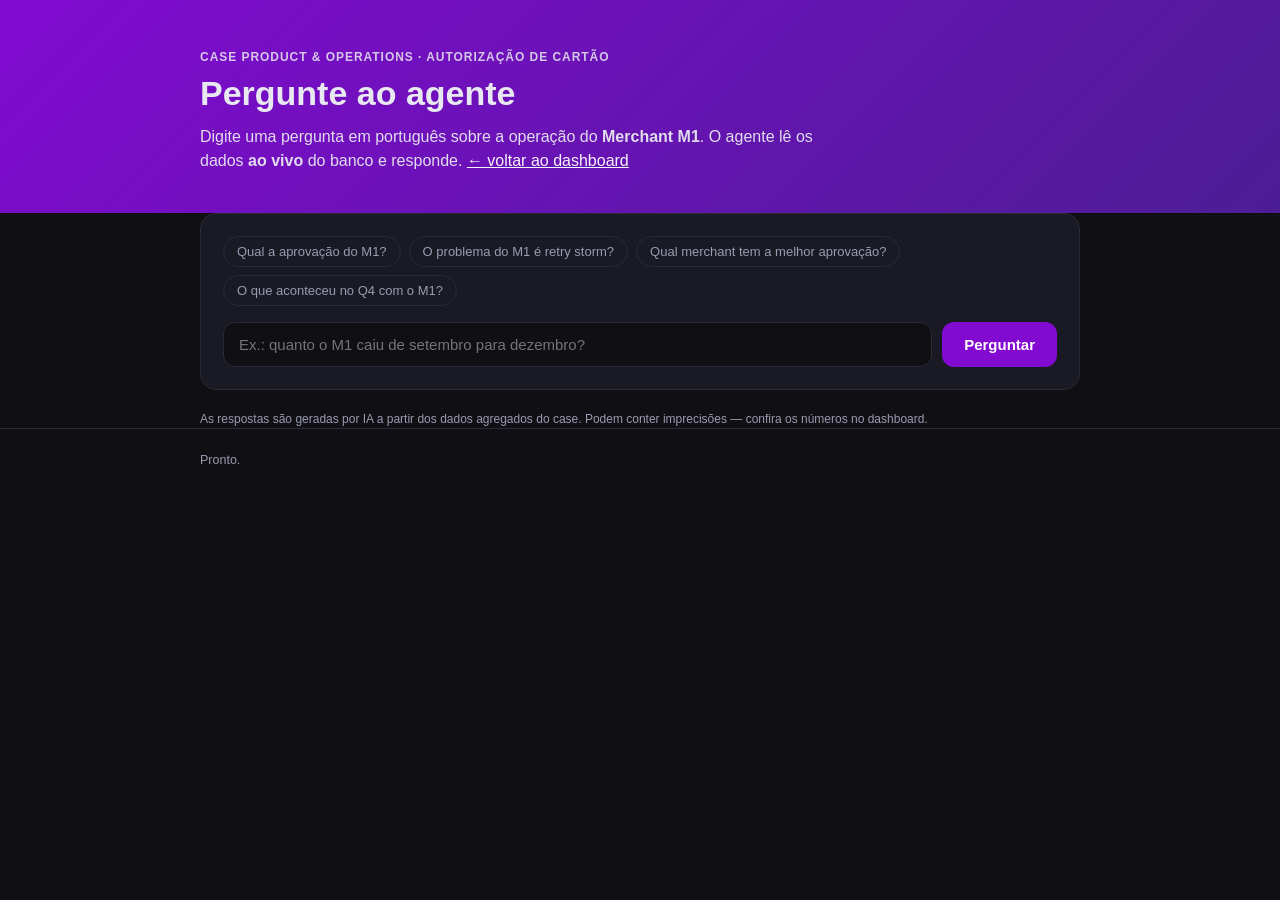
==== agente.html @ 97cbda26 "Projeto 3: agente que responde perguntas em portugues lendo o banco (Gemini + Vercel Function)" ====
<!doctype html>
<html lang="pt-BR">
<head>
  <meta charset="utf-8" />
  <meta name="viewport" content="width=device-width, initial-scale=1" />
  <title>Pergunte ao Agente — Case Nubank (M1)</title>
  <link rel="stylesheet" href="style.css" />
</head>
<body>
  <header>
    <div class="wrap">
      <p class="eyebrow">Case Product &amp; Operations · Autorização de Cartão</p>
      <h1>Pergunte ao agente</h1>
      <p class="sub">Digite uma pergunta em português sobre a operação do <strong>Merchant M1</strong>.
      O agente lê os dados <strong>ao vivo</strong> do banco e responde. <a href="/" class="link">← voltar ao dashboard</a></p>
    </div>
  </header>

  <main class="wrap">
    <section class="card">
      <div class="chips" id="chips">
        <button>Qual a aprovação do M1?</button>
        <button>O problema do M1 é retry storm?</button>
        <button>Qual merchant tem a melhor aprovação?</button>
        <button>O que aconteceu no Q4 com o M1?</button>
      </div>
      <form id="form" class="ask">
        <input id="q" type="text" maxlength="500" autocomplete="off"
          placeholder="Ex.: quanto o M1 caiu de setembro para dezembro?" />
        <button id="send" type="submit">Perguntar</button>
      </form>
      <div id="resposta" class="resposta" hidden></div>
    </section>
    <p class="disc">As respostas são geradas por IA a partir dos dados agregados do case. Podem conter imprecisões — confira os números no dashboard.</p>
  </main>

  <footer>
    <div class="wrap"><span id="status">Pronto.</span></div>
  </footer>

  <script src="agente.js"></script>
</body>
</html>
---- style.css ----
:root {
  --bg: #0f0f14;
  --card: #1a1a24;
  --line: #2a2a38;
  --text: #e8e8f0;
  --muted: #9a9ab0;
  --nu: #820ad1;
  --nu-light: #a855f7;
  --danger: #ef4444;
  --ok: #22c55e;
}
* { box-sizing: border-box; margin: 0; padding: 0; }
body {
  font-family: -apple-system, BlinkMacSystemFont, "Segoe UI", Roboto, sans-serif;
  background: var(--bg); color: var(--text); line-height: 1.5;
}
.wrap { max-width: 920px; margin: 0 auto; padding: 0 20px; }
header {
  background: linear-gradient(135deg, #820ad1 0%, #4c1d95 100%);
  padding: 48px 0 40px;
}
.eyebrow { text-transform: uppercase; letter-spacing: .08em; font-size: 12px; opacity: .85; font-weight: 600; }
h1 { font-size: 34px; margin: 8px 0 12px; line-height: 1.15; }
.sub { font-size: 16px; opacity: .95; max-width: 640px; }
main { padding: 32px 0 48px; }
.kpis { display: grid; grid-template-columns: repeat(4, 1fr); gap: 14px; margin-bottom: 28px; }
.kpi {
  background: var(--card); border: 1px solid var(--line); border-radius: 14px;
  padding: 18px 16px; min-height: 96px;
}
.kpi .val { font-size: 28px; font-weight: 700; }
.kpi .lbl { font-size: 12.5px; color: var(--muted); margin-top: 4px; }
.kpi.skeleton { animation: pulse 1.3s infinite; }
@keyframes pulse { 0%,100%{opacity:.4} 50%{opacity:.7} }
.card {
  background: var(--card); border: 1px solid var(--line); border-radius: 16px;
  padding: 22px; margin-bottom: 20px;
}
.card h2 { font-size: 18px; margin-bottom: 6px; }
.cap { font-size: 13.5px; color: var(--muted); margin-bottom: 16px; }
canvas { width: 100% !important; max-height: 320px; }
.story p { font-size: 15px; }
.story strong { color: var(--nu-light); }
footer { border-top: 1px solid var(--line); padding: 18px 0; }
#status { font-size: 12.5px; color: var(--muted); }

/* --- página do agente --- */
.link { color: #fff; text-decoration: underline; }
.chips { display: flex; flex-wrap: wrap; gap: 8px; margin-bottom: 16px; }
.chips button {
  background: #24243400; border: 1px solid var(--line); color: var(--muted);
  border-radius: 999px; padding: 7px 13px; font-size: 13px; cursor: pointer;
}
.chips button:hover { border-color: var(--nu-light); color: var(--text); }
.ask { display: flex; gap: 10px; }
.ask input {
  flex: 1; background: #0f0f14; border: 1px solid var(--line); color: var(--text);
  border-radius: 12px; padding: 13px 15px; font-size: 15px;
}
.ask input:focus { outline: none; border-color: var(--nu-light); }
.ask button {
  background: var(--nu); color: #fff; border: none; border-radius: 12px;
  padding: 0 22px; font-size: 15px; font-weight: 600; cursor: pointer;
}
.ask button:disabled { opacity: .5; cursor: default; }
.resposta {
  margin-top: 18px; background: #0f0f14; border: 1px solid var(--line);
  border-radius: 12px; padding: 16px 18px; font-size: 15px; white-space: pre-wrap;
}
.resposta.pensando { color: var(--muted); font-style: italic; }
.resposta.erro { border-color: var(--danger); color: #fca5a5; }
.disc { font-size: 12px; color: var(--muted); margin-top: 14px; }
.header-nav { margin-top: 14px; }
.header-nav a {
  display: inline-block; background: rgba(255,255,255,.15); color: #fff;
  text-decoration: none; padding: 8px 16px; border-radius: 999px; font-size: 14px; font-weight: 600;
}
@media (max-width: 640px) {
  .kpis { grid-template-columns: repeat(2, 1fr); }
  h1 { font-size: 26px; }
}
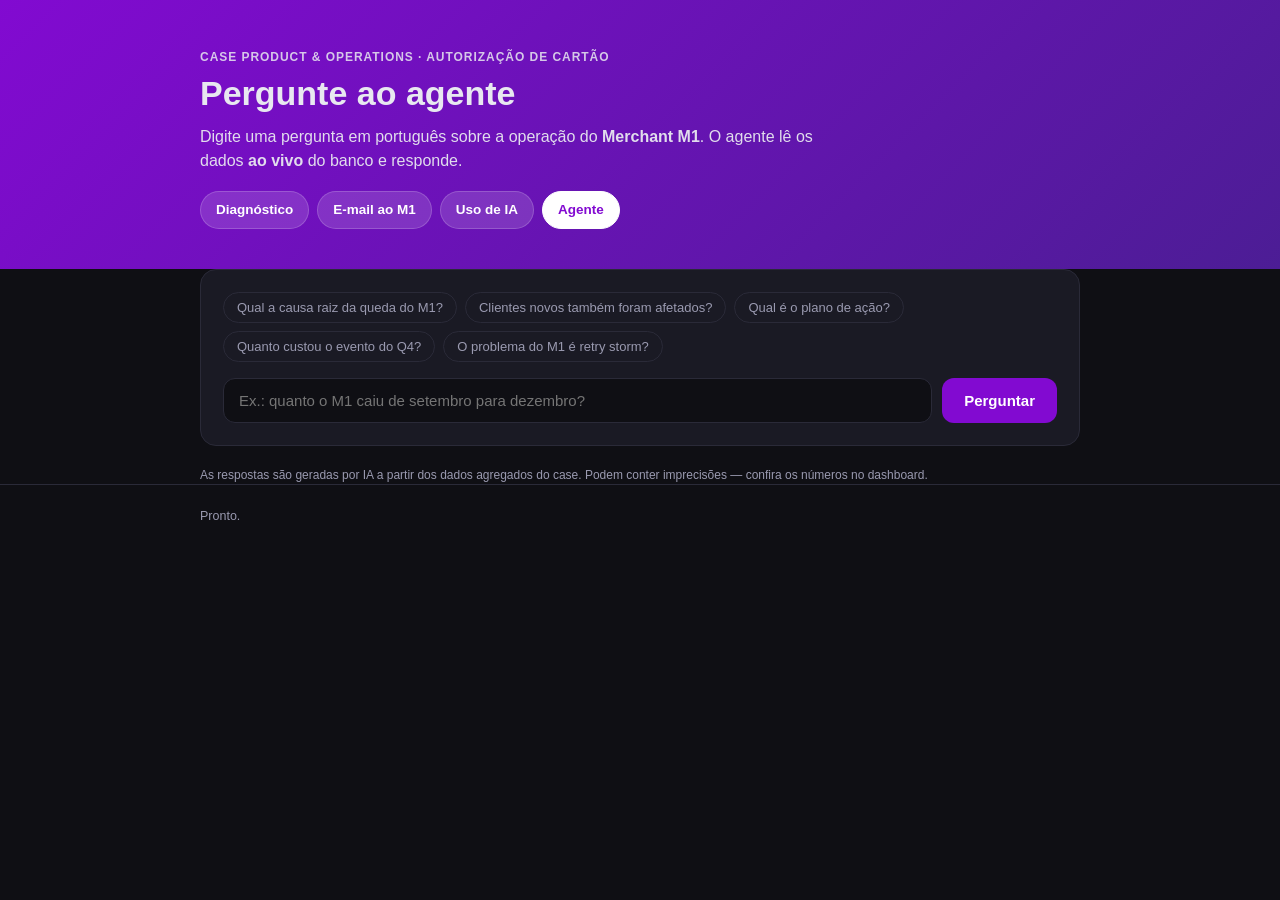
==== commit 186736fd: "Site: página do e-mail editável, página de uso de IA e navegação compartilhada - email.html: texto d" ====
--- a/agente.html
+++ b/agente.html
@@ -12,17 +12,24 @@
       <p class="eyebrow">Case Product &amp; Operations · Autorização de Cartão</p>
       <h1>Pergunte ao agente</h1>
       <p class="sub">Digite uma pergunta em português sobre a operação do <strong>Merchant M1</strong>.
-      O agente lê os dados <strong>ao vivo</strong> do banco e responde. <a href="/" class="link">← voltar ao dashboard</a></p>
+      O agente lê os dados <strong>ao vivo</strong> do banco e responde.</p>
+      <nav class="nav">
+        <a href="/">Diagnóstico</a>
+        <a href="/email.html">E-mail ao M1</a>
+        <a href="/uso-de-ia.html">Uso de IA</a>
+        <a href="/agente.html" aria-current="page">Agente</a>
+      </nav>
     </div>
   </header>
 
   <main class="wrap">
     <section class="card">
       <div class="chips" id="chips">
-        <button>Qual a aprovação do M1?</button>
+        <button>Qual a causa raiz da queda do M1?</button>
+        <button>Clientes novos também foram afetados?</button>
+        <button>Qual é o plano de ação?</button>
+        <button>Quanto custou o evento do Q4?</button>
         <button>O problema do M1 é retry storm?</button>
-        <button>Qual merchant tem a melhor aprovação?</button>
-        <button>O que aconteceu no Q4 com o M1?</button>
       </div>
       <form id="form" class="ask">
         <input id="q" type="text" maxlength="500" autocomplete="off"
--- a/style.css
+++ b/style.css
@@ -79,3 +79,68 @@
   .kpis { grid-template-columns: repeat(2, 1fr); }
   h1 { font-size: 26px; }
 }
+
+/* ===== navegação compartilhada (P2) ===== */
+.nav { margin-top: 18px; display: flex; flex-wrap: wrap; gap: 8px; }
+.nav a {
+  display: inline-block; background: rgba(255,255,255,.14); color: #fff;
+  text-decoration: none; padding: 8px 15px; border-radius: 999px;
+  font-size: 13.5px; font-weight: 600; border: 1px solid rgba(255,255,255,.18);
+}
+.nav a:hover { background: rgba(255,255,255,.26); }
+.nav a[aria-current="page"] { background: #fff; color: var(--nu); border-color: #fff; }
+
+/* ===== página do e-mail (P1) ===== */
+.toolbar { display: flex; flex-wrap: wrap; gap: 8px; align-items: center; margin-bottom: 14px; }
+.btn {
+  background: var(--nu); color: #fff; border: none; border-radius: 10px;
+  padding: 9px 15px; font-size: 13.5px; font-weight: 600; cursor: pointer;
+}
+.btn.ghost { background: transparent; border: 1px solid var(--line); color: var(--muted); }
+.btn.ghost:hover { border-color: var(--nu-light); color: var(--text); }
+.saved { font-size: 12.5px; color: var(--muted); margin-left: auto; }
+.saved.on { color: var(--ok); }
+
+.mailhead { border-bottom: 1px solid var(--line); padding-bottom: 14px; margin-bottom: 18px; }
+.mailhead div { font-size: 14px; margin-bottom: 5px; }
+.mailhead .k { color: var(--muted); display: inline-block; min-width: 62px; }
+
+.editable {
+  background: #0f0f14; border: 1px dashed var(--line); border-radius: 12px;
+  padding: 20px 22px; font-size: 15px; line-height: 1.62; min-height: 300px;
+}
+.editable:focus { outline: none; border-color: var(--nu-light); border-style: solid; }
+.editable h3 { font-size: 14.5px; color: var(--nu-light); margin: 22px 0 7px; }
+.editable h3:first-child { margin-top: 0; }
+.editable p { margin-bottom: 12px; }
+.editable ul { margin: 0 0 12px 20px; }
+.editable li { margin-bottom: 5px; }
+.editable strong { color: #fff; }
+.hint { font-size: 12.5px; color: var(--muted); margin-top: 12px; }
+
+/* blocos de contexto (somente leitura) */
+.ro { border-left: 2px solid var(--nu); padding-left: 16px; margin-bottom: 18px; }
+.ro h3 { font-size: 15px; margin-bottom: 5px; }
+.ro p, .ro li { font-size: 13.5px; color: var(--muted); }
+.ro ul { margin-left: 18px; }
+.ro li { margin-bottom: 6px; }
+.ro strong { color: var(--text); }
+
+/* ===== tabelas (P3) ===== */
+.tblwrap { overflow-x: auto; }
+table.log { width: 100%; border-collapse: collapse; font-size: 13px; min-width: 720px; }
+table.log th, table.log td {
+  border-bottom: 1px solid var(--line); padding: 10px 12px;
+  text-align: left; vertical-align: top;
+}
+table.log th { color: var(--muted); font-weight: 600; font-size: 12px;
+  text-transform: uppercase; letter-spacing: .04em; }
+table.log td strong { color: var(--nu-light); }
+table.log tr:hover td { background: #1f1f2b; }
+.pill { display: inline-block; background: #2a2a38; color: var(--muted);
+  border-radius: 6px; padding: 2px 8px; font-size: 11.5px; white-space: nowrap; }
+
+.steps { counter-reset: s; }
+.steps > li { margin-bottom: 16px; font-size: 14px; }
+.steps > li strong { color: var(--nu-light); }
+.small { font-size: 13px; color: var(--muted); }
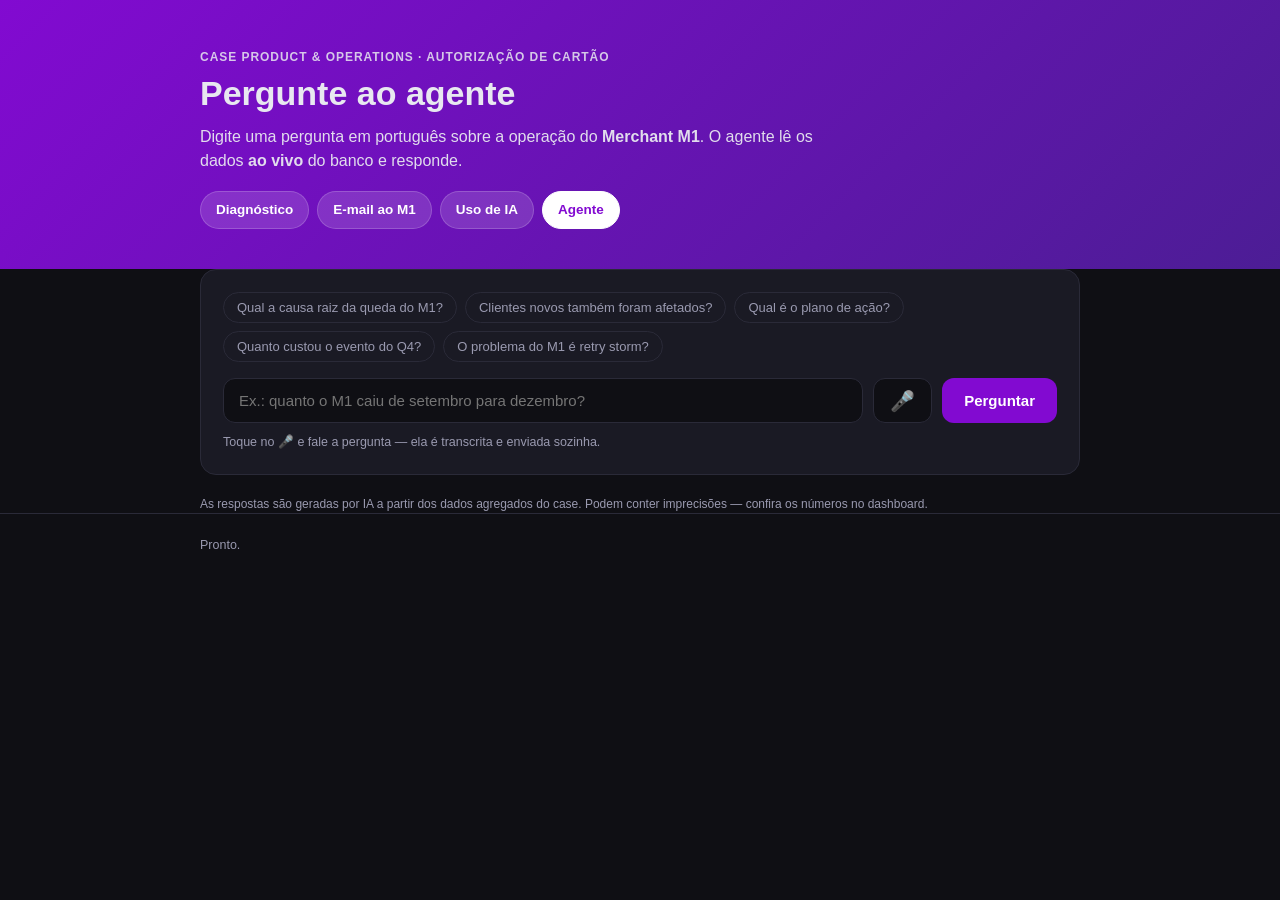
==== commit 3a32fe19: "Agente: entrada por voz (microfone) via Web Speech API - botão de microfone ao lado do campo de perg" ====
--- a/agente.html
+++ b/agente.html
@@ -34,8 +34,10 @@
       <form id="form" class="ask">
         <input id="q" type="text" maxlength="500" autocomplete="off"
           placeholder="Ex.: quanto o M1 caiu de setembro para dezembro?" />
+        <button id="mic" type="button" class="mic" hidden aria-label="Falar a pergunta" title="Falar a pergunta">🎤</button>
         <button id="send" type="submit">Perguntar</button>
       </form>
+      <p class="mic-hint" id="micHint" hidden>Toque no 🎤 e fale a pergunta — ela é transcrita e enviada sozinha.</p>
       <div id="resposta" class="resposta" hidden></div>
     </section>
     <p class="disc">As respostas são geradas por IA a partir dos dados agregados do case. Podem conter imprecisões — confira os números no dashboard.</p>
--- a/style.css
+++ b/style.css
@@ -144,3 +144,17 @@
 .steps > li { margin-bottom: 16px; font-size: 14px; }
 .steps > li strong { color: var(--nu-light); }
 .small { font-size: 13px; color: var(--muted); }
+
+/* ===== botão de microfone (voz no agente) ===== */
+.ask .mic {
+  background: #0f0f14; border: 1px solid var(--line); color: var(--text);
+  border-radius: 12px; padding: 0 16px; font-size: 20px; cursor: pointer;
+  line-height: 1; flex: 0 0 auto;
+}
+.ask .mic:hover { border-color: var(--nu-light); }
+.ask .mic.rec {
+  border-color: var(--danger); background: rgba(239,68,68,.15);
+  animation: micpulse 1s infinite;
+}
+@keyframes micpulse { 0%,100%{ box-shadow: 0 0 0 0 rgba(239,68,68,.5); } 50%{ box-shadow: 0 0 0 8px rgba(239,68,68,0); } }
+.mic-hint { font-size: 12.5px; color: var(--muted); margin-top: 10px; }
